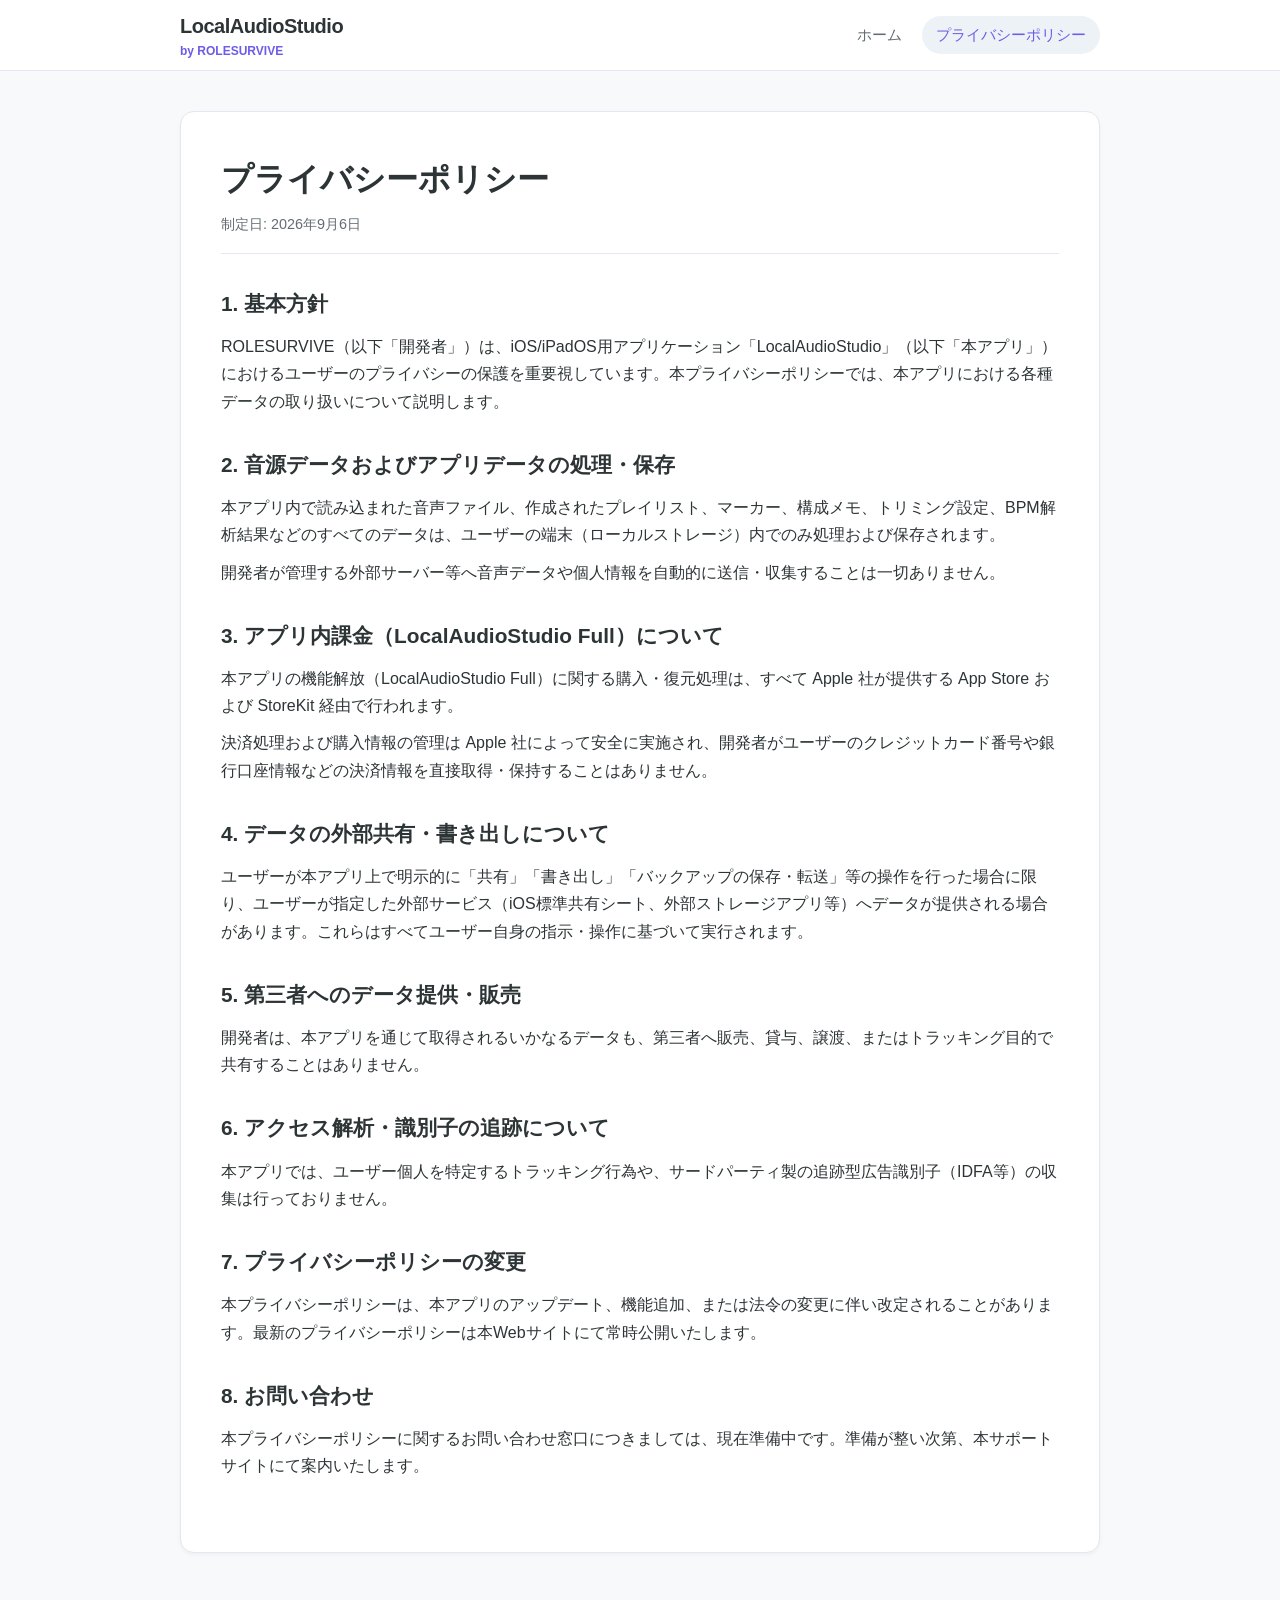
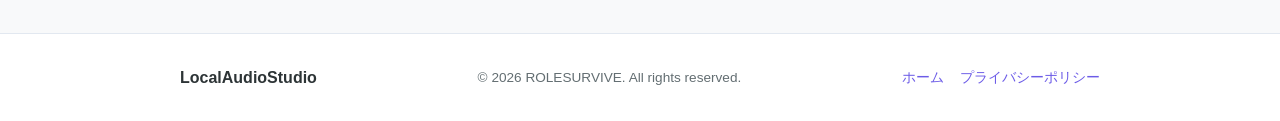
==== privacy.html @ e07f5ff1 "Create LocalAudioStudio support site" ====
<!DOCTYPE html>
<html lang="ja">
<head>
    <meta charset="UTF-8">
    <meta name="viewport" content="width=device-width, initial-scale=1.0">
    <title>プライバシーポリシー - LocalAudioStudio</title>
    <link rel="stylesheet" href="style.css">
</head>
<body>
    <header class="header">
        <div class="container header-container">
            <div class="brand">
                <a href="index.html" class="brand-link">
                    <span class="brand-title">LocalAudioStudio</span>
                    <span class="brand-by">by ROLESURVIVE</span>
                </a>
            </div>
            <nav class="nav">
                <a href="index.html">ホーム</a>
                <a href="privacy.html" class="nav-link-privacy active">プライバシーポリシー</a>
            </nav>
        </div>
    </header>

    <main class="main-content">
        <div class="container">
            <div class="card privacy-card">
                <h1 class="page-title">プライバシーポリシー</h1>
                <p class="privacy-date">制定日: 2026年9月6日</p>

                <div class="privacy-body">
                    <section class="policy-section">
                        <h2>1. 基本方針</h2>
                        <p>
                            ROLESURVIVE（以下「開発者」）は、iOS/iPadOS用アプリケーション「LocalAudioStudio」（以下「本アプリ」）におけるユーザーのプライバシーの保護を重要視しています。本プライバシーポリシーでは、本アプリにおける各種データの取り扱いについて説明します。
                        </p>
                    </section>

                    <section class="policy-section">
                        <h2>2. 音源データおよびアプリデータの処理・保存</h2>
                        <p>
                            本アプリ内で読み込まれた音声ファイル、作成されたプレイリスト、マーカー、構成メモ、トリミング設定、BPM解析結果などのすべてのデータは、ユーザーの端末（ローカルストレージ）内でのみ処理および保存されます。
                        </p>
                        <p>
                            開発者が管理する外部サーバー等へ音声データや個人情報を自動的に送信・収集することは一切ありません。
                        </p>
                    </section>

                    <section class="policy-section">
                        <h2>3. アプリ内課金（LocalAudioStudio Full）について</h2>
                        <p>
                            本アプリの機能解放（LocalAudioStudio Full）に関する購入・復元処理は、すべて Apple 社が提供する App Store および StoreKit 経由で行われます。
                        </p>
                        <p>
                            決済処理および購入情報の管理は Apple 社によって安全に実施され、開発者がユーザーのクレジットカード番号や銀行口座情報などの決済情報を直接取得・保持することはありません。
                        </p>
                    </section>

                    <section class="policy-section">
                        <h2>4. データの外部共有・書き出しについて</h2>
                        <p>
                            ユーザーが本アプリ上で明示的に「共有」「書き出し」「バックアップの保存・転送」等の操作を行った場合に限り、ユーザーが指定した外部サービス（iOS標準共有シート、外部ストレージアプリ等）へデータが提供される場合があります。これらはすべてユーザー自身の指示・操作に基づいて実行されます。
                        </p>
                    </section>

                    <section class="policy-section">
                        <h2>5. 第三者へのデータ提供・販売</h2>
                        <p>
                            開発者は、本アプリを通じて取得されるいかなるデータも、第三者へ販売、貸与、譲渡、またはトラッキング目的で共有することはありません。
                        </p>
                    </section>

                    <section class="policy-section">
                        <h2>6. アクセス解析・識別子の追跡について</h2>
                        <p>
                            本アプリでは、ユーザー個人を特定するトラッキング行為や、サードパーティ製の追跡型広告識別子（IDFA等）の収集は行っておりません。
                        </p>
                    </section>

                    <section class="policy-section">
                        <h2>7. プライバシーポリシーの変更</h2>
                        <p>
                            本プライバシーポリシーは、本アプリのアップデート、機能追加、または法令の変更に伴い改定されることがあります。最新のプライバシーポリシーは本Webサイトにて常時公開いたします。
                        </p>
                    </section>

                    <section class="policy-section">
                        <h2>8. お問い合わせ</h2>
                        <p>
                            本プライバシーポリシーに関するお問い合わせ窓口につきましては、現在準備中です。準備が整い次第、本サポートサイトにて案内いたします。
                        </p>
                    </section>
                </div>
            </div>
        </div>
    </main>

    <footer class="footer">
        <div class="container footer-container">
            <p class="footer-brand">LocalAudioStudio</p>
            <p class="footer-copy">&copy; 2026 ROLESURVIVE. All rights reserved.</p>
            <div class="footer-links">
                <a href="index.html">ホーム</a>
                <a href="privacy.html">プライバシーポリシー</a>
            </div>
        </div>
    </footer>
</body>
</html>
---- style.css ----
/* CSS Reset and Base Styles */
:root {
    --primary-color: #6C5CE7;
    --primary-gradient: linear-gradient(135deg, #6C5CE7 0%, #A29BFE 50%, #FD79A8 100%);
    --text-color: #2D3436;
    --text-muted: #636E72;
    --bg-color: #F8F9FA;
    --card-bg: #FFFFFF;
    --bg-alt: #EDF2F7;
    --border-color: #E2E8F0;
    --shadow-sm: 0 2px 4px rgba(0, 0, 0, 0.04);
    --shadow-md: 0 6px 16px rgba(108, 92, 231, 0.08);
    --radius-md: 14px;
    --radius-lg: 20px;
}

* {
    box-sizing: border-box;
    margin: 0;
    padding: 0;
}

body {
    font-family: -apple-system, BlinkMacSystemFont, "Segoe UI", Roboto, "Helvetica Neue", Arial, sans-serif;
    color: var(--text-color);
    background-color: var(--bg-color);
    line-height: 1.7;
    -webkit-font-smoothing: antialiased;
}

a {
    color: var(--primary-color);
    text-decoration: none;
    transition: opacity 0.2s ease;
}

a:hover {
    opacity: 0.8;
}

/* Layout Containers */
.container {
    width: 100%;
    max-width: 960px;
    margin: 0 auto;
    padding: 0 20px;
}

.section {
    padding: 60px 0;
}

.bg-alt {
    background-color: var(--bg-alt);
}

/* Header & Nav */
.header {
    background-color: rgba(255, 255, 255, 0.9);
    backdrop-filter: blur(10px);
    position: sticky;
    top: 0;
    z-index: 100;
    border-bottom: 1px solid var(--border-color);
}

.header-container {
    display: flex;
    justify-content: space-between;
    align-items: center;
    height: 70px;
}

.brand {
    display: flex;
    flex-direction: column;
}

.brand-link {
    display: flex;
    flex-direction: column;
}

.brand-title {
    font-size: 1.25rem;
    font-weight: 700;
    color: var(--text-color);
    letter-spacing: -0.5px;
}

.brand-by {
    font-size: 0.75rem;
    font-weight: 600;
    color: var(--primary-color);
    margin-top: -2px;
}

.nav {
    display: flex;
    gap: 20px;
    align-items: center;
}

.nav a {
    font-size: 0.95rem;
    font-weight: 500;
    color: var(--text-muted);
}

.nav a.active,
.nav a:hover {
    color: var(--primary-color);
}

.nav-link-privacy {
    background: var(--bg-alt);
    padding: 6px 14px;
    border-radius: 20px;
}

/* Hero Section */
.hero {
    padding: 80px 0 60px 0;
    text-align: center;
    background: radial-gradient(circle at top, rgba(162, 155, 254, 0.15) 0%, rgba(248, 249, 250, 0) 70%);
}

.hero-container {
    display: flex;
    flex-direction: column;
    align-items: center;
}

.hero-badge {
    display: inline-block;
    padding: 4px 14px;
    background: var(--primary-gradient);
    color: #FFFFFF;
    font-size: 0.8rem;
    font-weight: 700;
    border-radius: 20px;
    margin-bottom: 16px;
    text-transform: uppercase;
}

.hero-title {
    font-size: 2.5rem;
    font-weight: 800;
    line-height: 1.25;
    margin-bottom: 20px;
    letter-spacing: -1px;
    color: var(--text-color);
}

.hero-description {
    font-size: 1.1rem;
    color: var(--text-muted);
    max-width: 680px;
    margin-bottom: 32px;
}

.hero-actions {
    display: flex;
    gap: 16px;
    flex-wrap: wrap;
    justify-content: center;
}

/* Buttons */
.btn {
    display: inline-block;
    padding: 12px 28px;
    font-size: 1rem;
    font-weight: 600;
    border-radius: 30px;
    transition: all 0.2s ease;
}

.btn-primary {
    background: var(--primary-gradient);
    color: #FFFFFF;
    box-shadow: 0 4px 12px rgba(108, 92, 231, 0.25);
}

.btn-primary:hover {
    transform: translateY(-1px);
    box-shadow: 0 6px 16px rgba(108, 92, 231, 0.35);
    opacity: 0.95;
}

.btn-secondary {
    background-color: var(--card-bg);
    color: var(--text-color);
    border: 1px solid var(--border-color);
}

.btn-secondary:hover {
    background-color: var(--bg-alt);
    opacity: 1;
}

/* Cards & Section Content */
.section-title {
    font-size: 1.75rem;
    font-weight: 700;
    text-align: center;
    margin-bottom: 40px;
    position: relative;
}

.card {
    background-color: var(--card-bg);
    border-radius: var(--radius-md);
    padding: 24px;
    border: 1px solid var(--border-color);
    box-shadow: var(--shadow-sm);
}

.about-card p {
    margin-bottom: 12px;
    font-size: 1.05rem;
}

.about-card p:last-child {
    margin-bottom: 0;
}

/* Grid Layout for Features */
.grid {
    display: grid;
    gap: 20px;
}

.features-grid {
    grid-template-columns: repeat(auto-fit, minmax(260px, 1fr));
}

.feature-card {
    transition: transform 0.2s ease, box-shadow 0.2s ease;
}

.feature-card:hover {
    transform: translateY(-2px);
    box-shadow: var(--shadow-md);
}

.feature-icon {
    font-size: 2rem;
    margin-bottom: 12px;
}

.feature-card h3 {
    font-size: 1.2rem;
    font-weight: 700;
    margin-bottom: 8px;
}

.feature-card p {
    font-size: 0.95rem;
    color: var(--text-muted);
}

.unlock-note {
    margin-top: 30px;
    border-left: 4px solid var(--primary-color);
    background-color: #FFFFFF;
}

.unlock-note h3 {
    font-size: 1.1rem;
    font-weight: 700;
    margin-bottom: 8px;

}

.unlock-note p {
    font-size: 0.95rem;
    color: var(--text-muted);
}

/* FAQ Section */
.faq-list {
    display: flex;
    flex-direction: column;
    gap: 16px;
}

.faq-item {
    padding: 20px 24px;
}

.faq-question {
    font-size: 1.1rem;
    font-weight: 700;
    margin-bottom: 8px;
    color: var(--text-color);
}

.faq-answer {
    font-size: 0.98rem;
    color: var(--text-muted);
}

/* Contact Card */
.contact-card {
    text-align: center;
    max-width: 600px;
    margin: 0 auto;
}

.contact-status {
    font-size: 1.1rem;
    font-weight: 700;
    color: var(--primary-color);
    margin: 16px 0;
}

.contact-sub {
    font-size: 0.9rem;
    color: var(--text-muted);
}

/* Privacy Page Specifics */
.main-content {
    padding: 40px 0;
}

.privacy-card {
    padding: 40px;
}

.page-title {
    font-size: 2rem;
    font-weight: 800;
    margin-bottom: 6px;
}

.privacy-date {
    font-size: 0.9rem;
    color: var(--text-muted);
    margin-bottom: 32px;
    padding-bottom: 16px;
    border-bottom: 1px solid var(--border-color);
}

.policy-section {
    margin-bottom: 32px;
}

.policy-section h2 {
    font-size: 1.3rem;
    font-weight: 700;
    margin-bottom: 12px;
    color: var(--text-color);
}

.policy-section p {
    font-size: 1rem;
    color: var(--text-color);
    margin-bottom: 10px;
}

/* Footer */
.footer {
    background-color: var(--card-bg);
    border-top: 1px solid var(--border-color);
    padding: 30px 0;
    margin-top: 40px;
}

.footer-container {
    display: flex;
    justify-content: space-between;
    align-items: center;
    flex-wrap: wrap;
    gap: 16px;
}

.footer-brand {
    font-weight: 700;
    font-size: 1rem;
}

.footer-copy {
    font-size: 0.85rem;
    color: var(--text-muted);
}

.footer-links {
    display: flex;
    gap: 16px;
    font-size: 0.85rem;
}

/* Responsive Media Queries */
@media (max-width: 640px) {
    .hero-title {
        font-size: 1.85rem;
    }

    .header-container {
        flex-direction: column;
        justify-content: center;
        height: auto;
        padding: 12px 20px;
        gap: 10px;
    }

    .footer-container {
        flex-direction: column;
        align-items: center;
        text-align: center;
    }

    .privacy-card {
        padding: 24px 16px;
    }
}
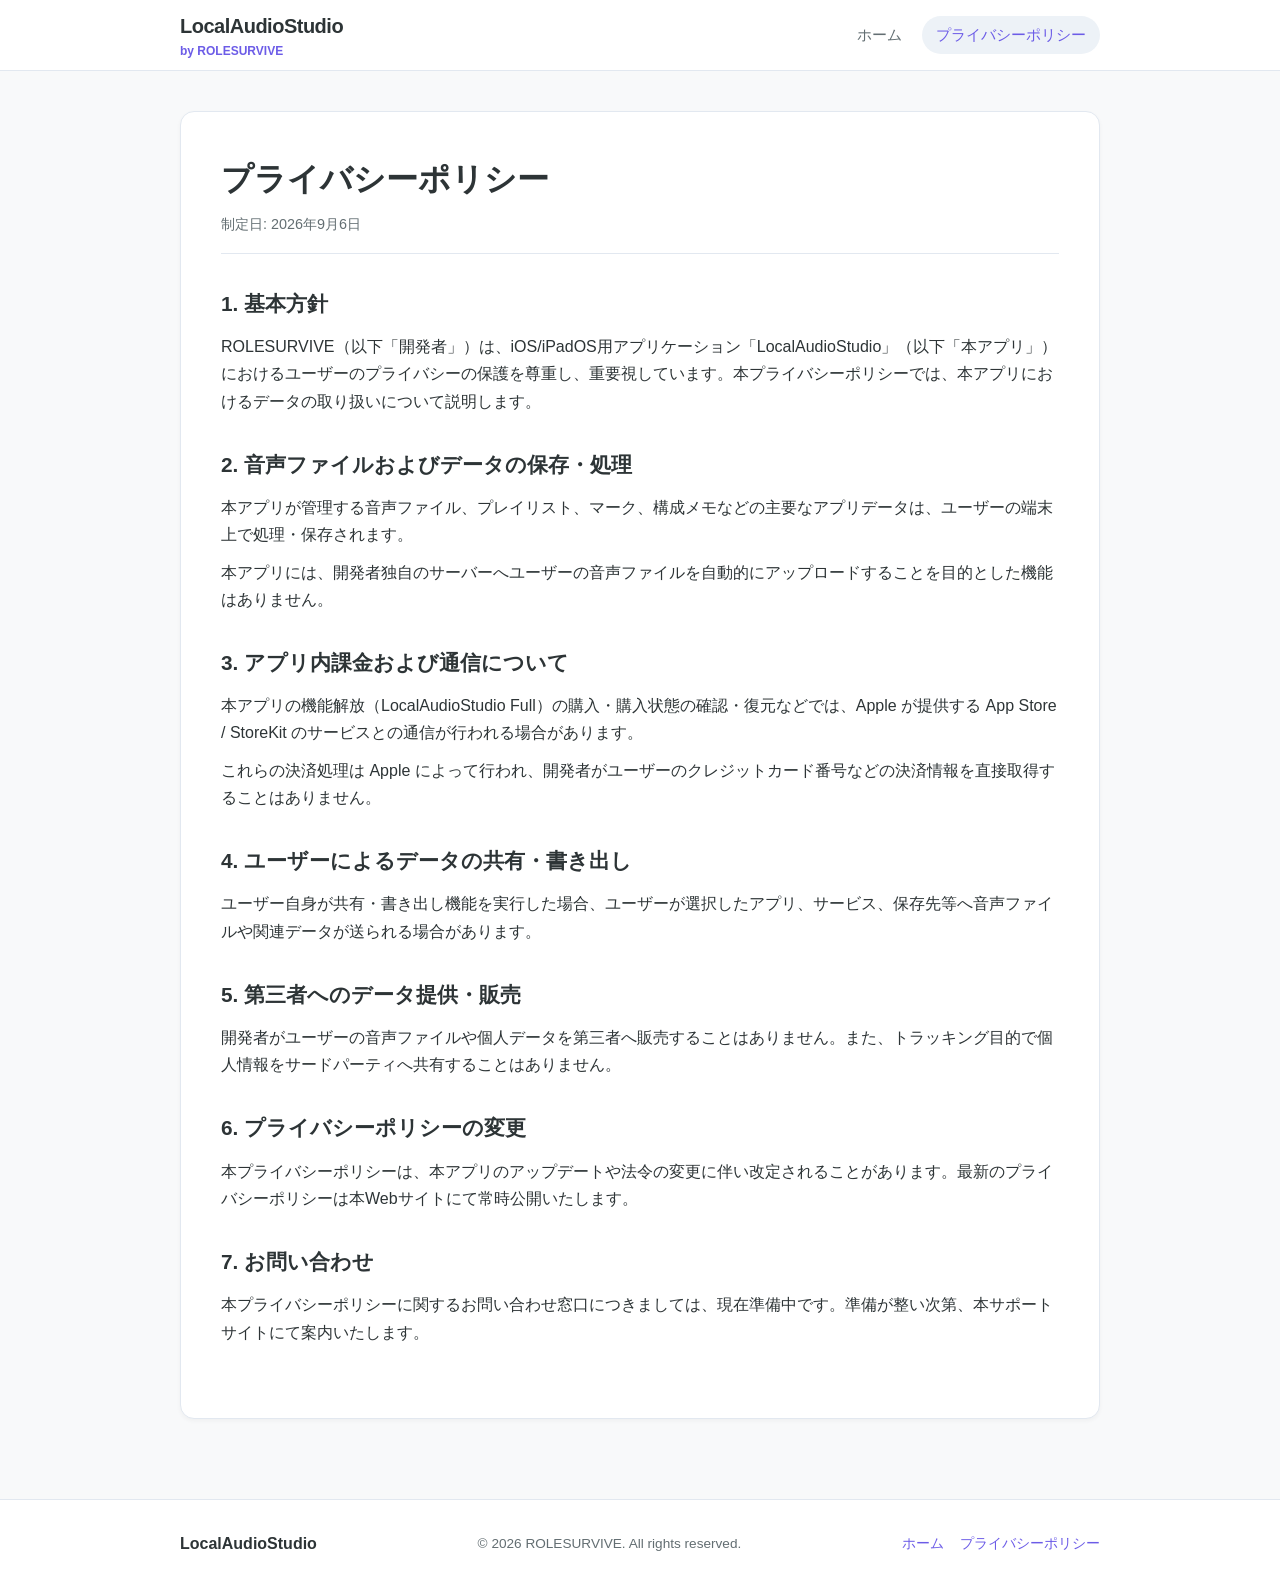
==== commit 26f7824b: "Clarify LocalAudioStudio privacy policy" ====
--- a/privacy.html
+++ b/privacy.html
@@ -32,60 +32,53 @@
                     <section class="policy-section">
                         <h2>1. 基本方針</h2>
                         <p>
-                            ROLESURVIVE（以下「開発者」）は、iOS/iPadOS用アプリケーション「LocalAudioStudio」（以下「本アプリ」）におけるユーザーのプライバシーの保護を重要視しています。本プライバシーポリシーでは、本アプリにおける各種データの取り扱いについて説明します。
+                            ROLESURVIVE（以下「開発者」）は、iOS/iPadOS用アプリケーション「LocalAudioStudio」（以下「本アプリ」）におけるユーザーのプライバシーの保護を尊重し、重要視しています。本プライバシーポリシーでは、本アプリにおけるデータの取り扱いについて説明します。
                         </p>
                     </section>
 
                     <section class="policy-section">
-                        <h2>2. 音源データおよびアプリデータの処理・保存</h2>
+                        <h2>2. 音声ファイルおよびデータの保存・処理</h2>
                         <p>
-                            本アプリ内で読み込まれた音声ファイル、作成されたプレイリスト、マーカー、構成メモ、トリミング設定、BPM解析結果などのすべてのデータは、ユーザーの端末（ローカルストレージ）内でのみ処理および保存されます。
+                            本アプリが管理する音声ファイル、プレイリスト、マーク、構成メモなどの主要なアプリデータは、ユーザーの端末上で処理・保存されます。
                         </p>
                         <p>
-                            開発者が管理する外部サーバー等へ音声データや個人情報を自動的に送信・収集することは一切ありません。
+                            本アプリには、開発者独自のサーバーへユーザーの音声ファイルを自動的にアップロードすることを目的とした機能はありません。
                         </p>
                     </section>
 
                     <section class="policy-section">
-                        <h2>3. アプリ内課金（LocalAudioStudio Full）について</h2>
+                        <h2>3. アプリ内課金および通信について</h2>
                         <p>
-                            本アプリの機能解放（LocalAudioStudio Full）に関する購入・復元処理は、すべて Apple 社が提供する App Store および StoreKit 経由で行われます。
+                            本アプリの機能解放（LocalAudioStudio Full）の購入・購入状態の確認・復元などでは、Apple が提供する App Store / StoreKit のサービスとの通信が行われる場合があります。
                         </p>
                         <p>
-                            決済処理および購入情報の管理は Apple 社によって安全に実施され、開発者がユーザーのクレジットカード番号や銀行口座情報などの決済情報を直接取得・保持することはありません。
+                            これらの決済処理は Apple によって行われ、開発者がユーザーのクレジットカード番号などの決済情報を直接取得することはありません。
                         </p>
                     </section>
 
                     <section class="policy-section">
-                        <h2>4. データの外部共有・書き出しについて</h2>
+                        <h2>4. ユーザーによるデータの共有・書き出し</h2>
                         <p>
-                            ユーザーが本アプリ上で明示的に「共有」「書き出し」「バックアップの保存・転送」等の操作を行った場合に限り、ユーザーが指定した外部サービス（iOS標準共有シート、外部ストレージアプリ等）へデータが提供される場合があります。これらはすべてユーザー自身の指示・操作に基づいて実行されます。
+                            ユーザー自身が共有・書き出し機能を実行した場合、ユーザーが選択したアプリ、サービス、保存先等へ音声ファイルや関連データが送られる場合があります。
                         </p>
                     </section>
 
                     <section class="policy-section">
                         <h2>5. 第三者へのデータ提供・販売</h2>
                         <p>
-                            開発者は、本アプリを通じて取得されるいかなるデータも、第三者へ販売、貸与、譲渡、またはトラッキング目的で共有することはありません。
+                            開発者がユーザーの音声ファイルや個人データを第三者へ販売することはありません。また、トラッキング目的で個人情報をサードパーティへ共有することはありません。
                         </p>
                     </section>
 
                     <section class="policy-section">
-                        <h2>6. アクセス解析・識別子の追跡について</h2>
+                        <h2>6. プライバシーポリシーの変更</h2>
                         <p>
-                            本アプリでは、ユーザー個人を特定するトラッキング行為や、サードパーティ製の追跡型広告識別子（IDFA等）の収集は行っておりません。
+                            本プライバシーポリシーは、本アプリのアップデートや法令の変更に伴い改定されることがあります。最新のプライバシーポリシーは本Webサイトにて常時公開いたします。
                         </p>
                     </section>
 
                     <section class="policy-section">
-                        <h2>7. プライバシーポリシーの変更</h2>
-                        <p>
-                            本プライバシーポリシーは、本アプリのアップデート、機能追加、または法令の変更に伴い改定されることがあります。最新のプライバシーポリシーは本Webサイトにて常時公開いたします。
-                        </p>
-                    </section>
-
-                    <section class="policy-section">
-                        <h2>8. お問い合わせ</h2>
+                        <h2>7. お問い合わせ</h2>
                         <p>
                             本プライバシーポリシーに関するお問い合わせ窓口につきましては、現在準備中です。準備が整い次第、本サポートサイトにて案内いたします。
                         </p>
